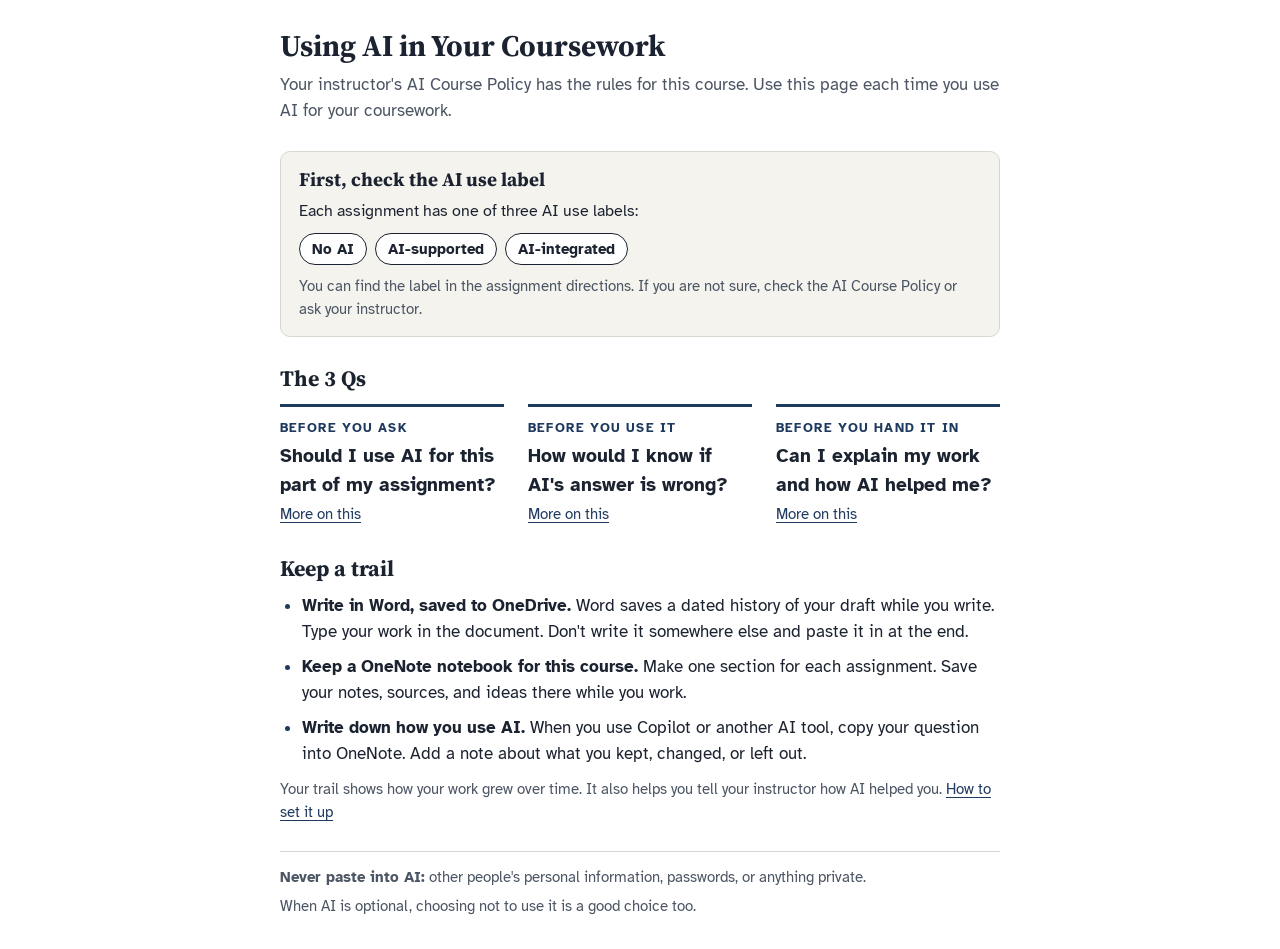
==== index.html @ 47af17a8 "Rename index (3).html to index.html" ====
<!doctype html>
<html lang="en">
<head>
<meta charset="utf-8">
<meta name="viewport" content="width=device-width, initial-scale=1">
<title>Using AI in Your Coursework</title>
<link rel="preconnect" href="https://fonts.googleapis.com">
<link rel="preconnect" href="https://fonts.gstatic.com" crossorigin>
<link href="https://fonts.googleapis.com/css2?family=Atkinson+Hyperlegible:ital,wght@0,400;0,700;1,400&family=Source+Serif+4:opsz,wght@8..60,700&display=swap" rel="stylesheet">
<style>
  :root {
    --ink: #1C2330;
    --muted: #4B5563;
    --accent: #1F3A5F;
    --line: #D8D6CE;
    --paper: #FFFFFF;
    --wash: #F4F3EE;
  }
  * { box-sizing: border-box; }
  body {
    margin: 0;
    background: var(--paper);
    color: var(--ink);
    font-family: 'Atkinson Hyperlegible', system-ui, -apple-system, 'Segoe UI', sans-serif;
    font-size: 17px;
    line-height: 1.5;
  }
  main { max-width: 760px; margin: 0 auto; padding: 28px 20px 32px; }
  h1, h2 { font-family: 'Source Serif 4', Georgia, serif; font-weight: 700; line-height: 1.2; margin: 0; }
  h1 { font-size: 30px; }
  h2 { font-size: 22px; margin-bottom: 12px; }
  p { margin: 0; }
  a { color: var(--accent); text-underline-offset: 3px; }
  a:hover, a:focus { color: #142842; }
  a:focus-visible { outline: 3px solid var(--accent); outline-offset: 2px; border-radius: 2px; }

  .intro { margin-top: 8px; color: var(--muted); }
  section { margin-top: 28px; }

  .label {
    background: var(--wash);
    border: 1px solid var(--line);
    border-radius: 10px;
    padding: 16px 18px;
  }
  .label h2 { font-size: 19px; margin-bottom: 8px; }
  .label ul { list-style: none; margin: 10px 0 10px; padding: 0; display: flex; flex-wrap: wrap; gap: 8px; }
  .label li { border: 1.5px solid var(--ink); border-radius: 999px; padding: 4px 12px; font-size: 15px; font-weight: 700; background: var(--paper); }
  .label p { font-size: 15px; color: var(--muted); }

  ol.qs { list-style: none; margin: 0; padding: 0; display: grid; gap: 14px; }
  ol.qs li { border-top: 3px solid var(--accent); padding-top: 12px; }
  .when { display: block; font-size: 13px; font-weight: 700; letter-spacing: 1.2px; text-transform: uppercase; color: var(--accent); margin-bottom: 4px; }
  .q { display: block; font-size: 19px; font-weight: 700; }
  .more { display: inline-block; margin-top: 4px; font-size: 15px; }

  ul.trail { margin: 0; padding-left: 22px; display: grid; gap: 10px; }
  ul.trail li::marker { color: var(--accent); }
  .why { margin-top: 12px; font-size: 15px; color: var(--muted); }

  footer { margin-top: 28px; padding-top: 14px; border-top: 1px solid var(--line); font-size: 15px; color: var(--muted); display: grid; gap: 6px; }

  @media (min-width: 640px) {
    ol.qs { grid-template-columns: repeat(3, minmax(0, 1fr)); gap: 24px; }
  }
</style>
</head>
<body>
<main>
  <h1>Using AI in Your Coursework</h1>
  <p class="intro">Your instructor's AI Course Policy has the rules for this course. Use this page each time you use AI for your coursework.</p>

  <section class="label" aria-labelledby="label-heading">
    <h2 id="label-heading">First, check the AI use label</h2>
    <p style="color: var(--ink); font-size: 16px;">Each assignment has one of three AI use labels:</p>
    <ul>
      <li>No AI</li>
      <li>AI-supported</li>
      <li>AI-integrated</li>
    </ul>
    <p>You can find the label in the assignment directions. If you are not sure, check the AI Course Policy or ask your instructor.</p>
  </section>

  <section aria-labelledby="qs-heading">
    <h2 id="qs-heading">The 3 Qs</h2>
    <ol class="qs">
      <li>
        <span class="when">Before you ask</span>
        <span class="q">Should I use AI for this part of my assignment?</span>
        <a class="more" href="before-you-ask.html" target="_blank" rel="noopener">More on this<span class="visually-hidden"> (opens in a new tab)</span></a>
      </li>
      <li>
        <span class="when">Before you use it</span>
        <span class="q">How would I know if AI's answer is wrong?</span>
        <a class="more" href="before-you-use-it.html" target="_blank" rel="noopener">More on this<span class="visually-hidden"> (opens in a new tab)</span></a>
      </li>
      <li>
        <span class="when">Before you hand it in</span>
        <span class="q">Can I explain my work and how AI helped me?</span>
        <a class="more" href="before-you-hand-it-in.html" target="_blank" rel="noopener">More on this<span class="visually-hidden"> (opens in a new tab)</span></a>
      </li>
    </ol>
  </section>

  <section aria-labelledby="trail-heading">
    <h2 id="trail-heading">Keep a trail</h2>
    <ul class="trail">
      <li><strong>Write in Word, saved to OneDrive.</strong> Word saves a dated history of your draft while you write. Type your work in the document. Don't write it somewhere else and paste it in at the end.</li>
      <li><strong>Keep a OneNote notebook for this course.</strong> Make one section for each assignment. Save your notes, sources, and ideas there while you work.</li>
      <li><strong>Write down how you use AI.</strong> When you use Copilot or another AI tool, copy your question into OneNote. Add a note about what you kept, changed, or left out.</li>
    </ul>
    <p class="why">Your trail shows how your work grew over time. It also helps you tell your instructor how AI helped you. <a href="keep-a-trail.html" target="_blank" rel="noopener">How to set it up<span class="visually-hidden"> (opens in a new tab)</span></a></p>
  </section>

  <footer>
    <p><strong>Never paste into AI:</strong> other people's personal information, passwords, or anything private.</p>
    <p>When AI is optional, choosing not to use it is a good choice too.</p>
  </footer>
</main>
<style>
  .visually-hidden { position: absolute; width: 1px; height: 1px; padding: 0; margin: -1px; overflow: hidden; clip: rect(0 0 0 0); white-space: nowrap; border: 0; }
</style>
</body>
</html>
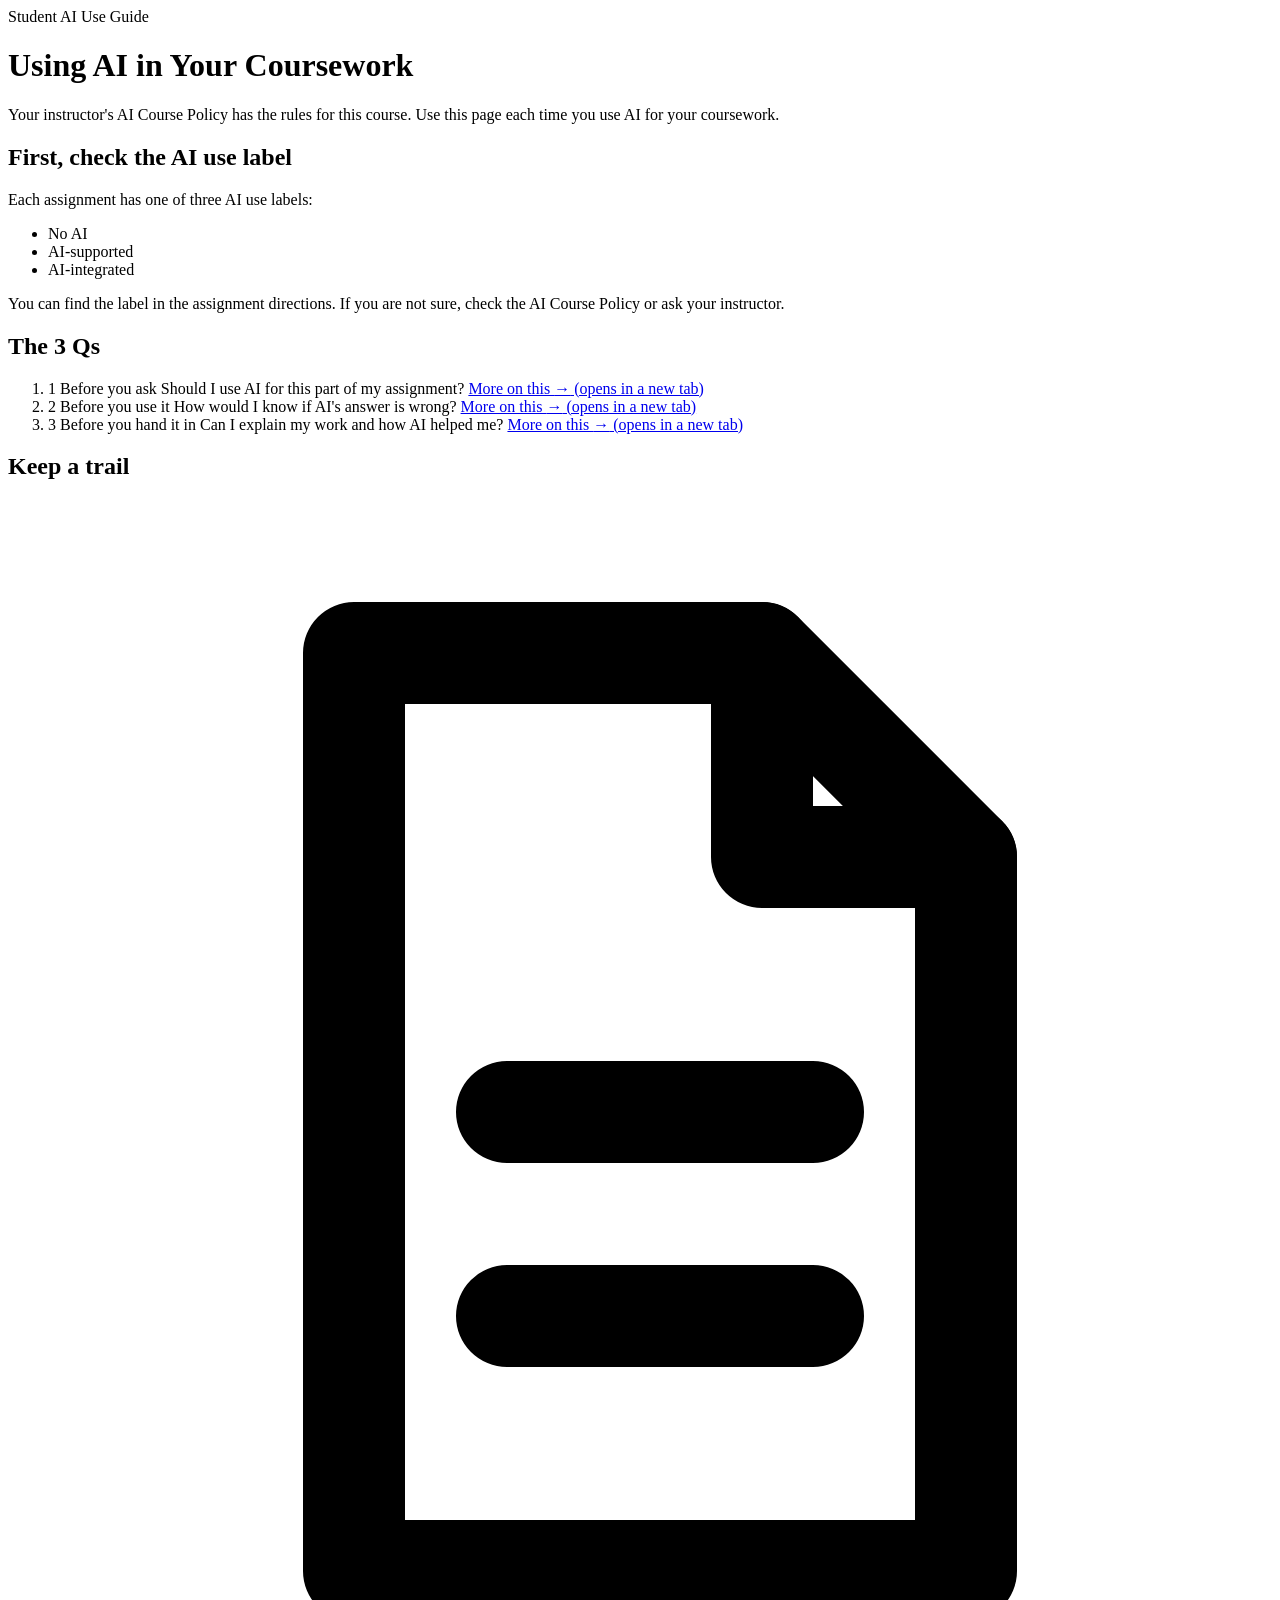
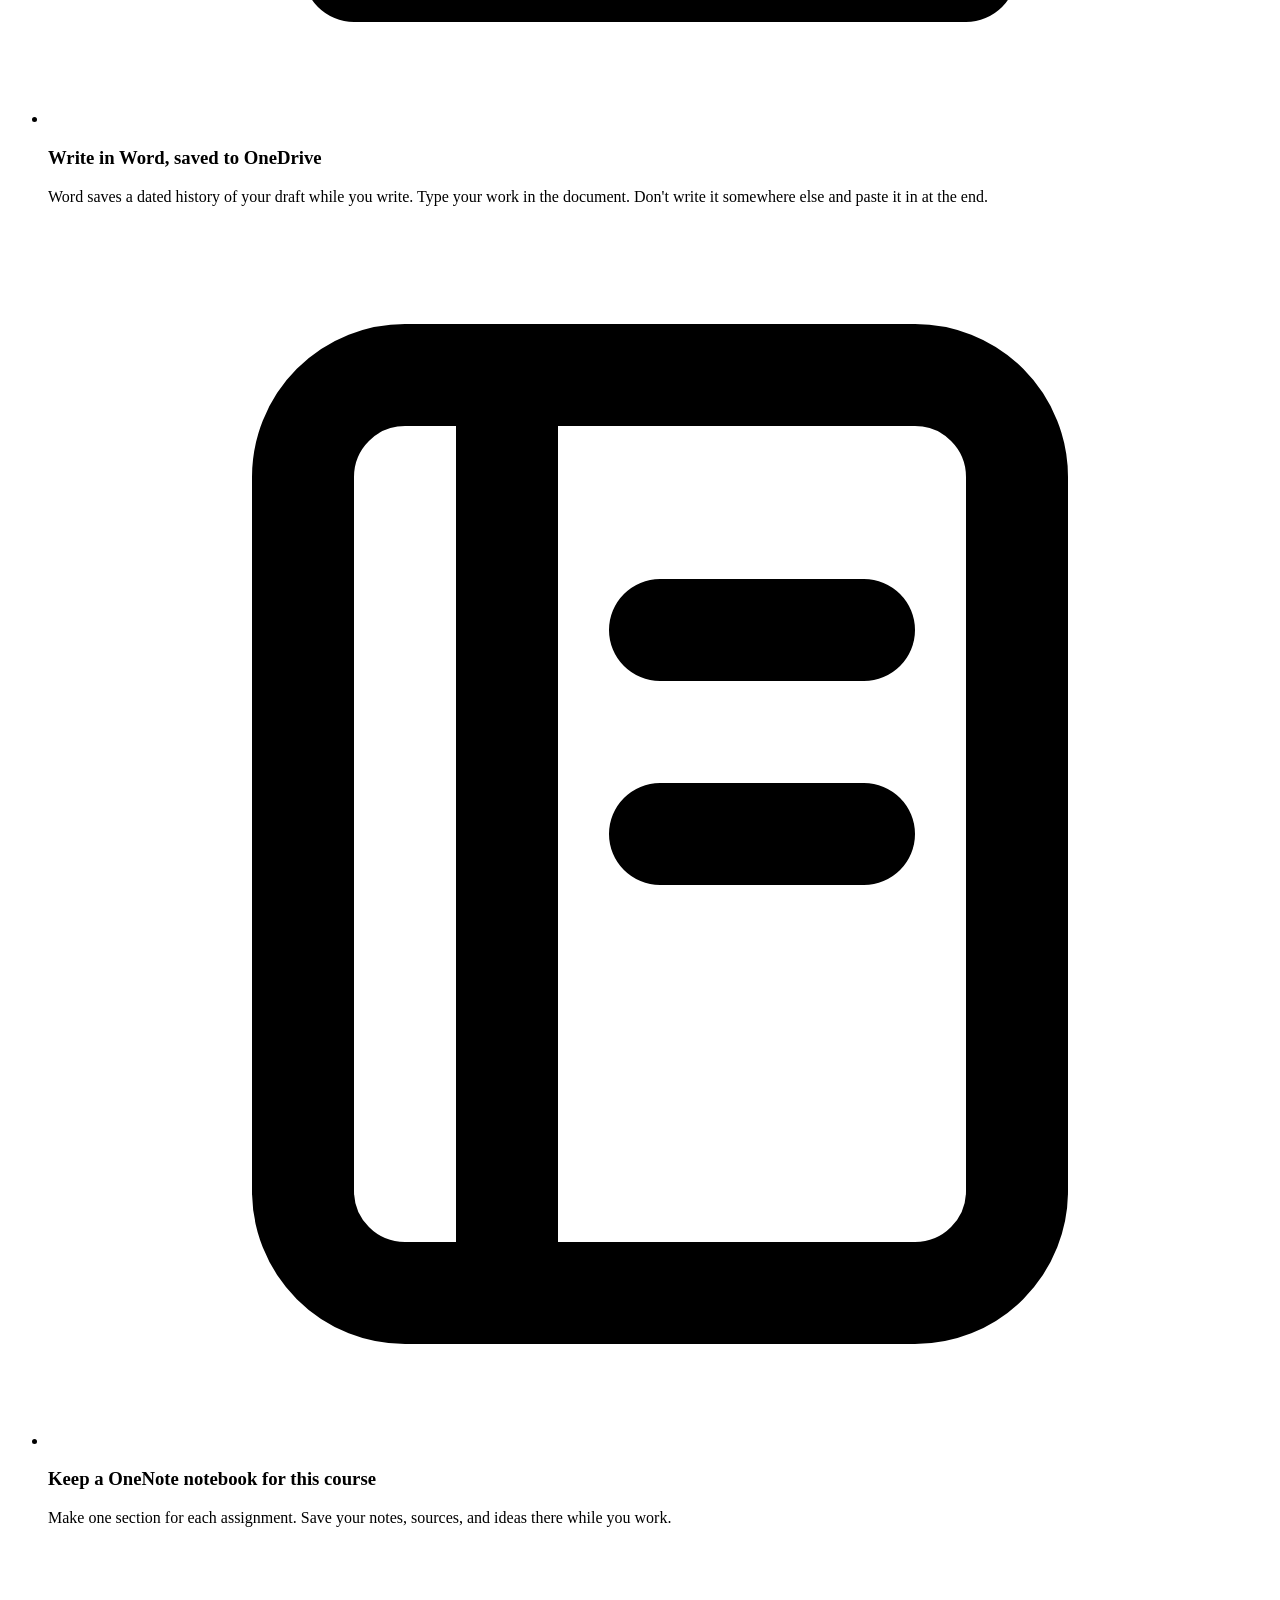
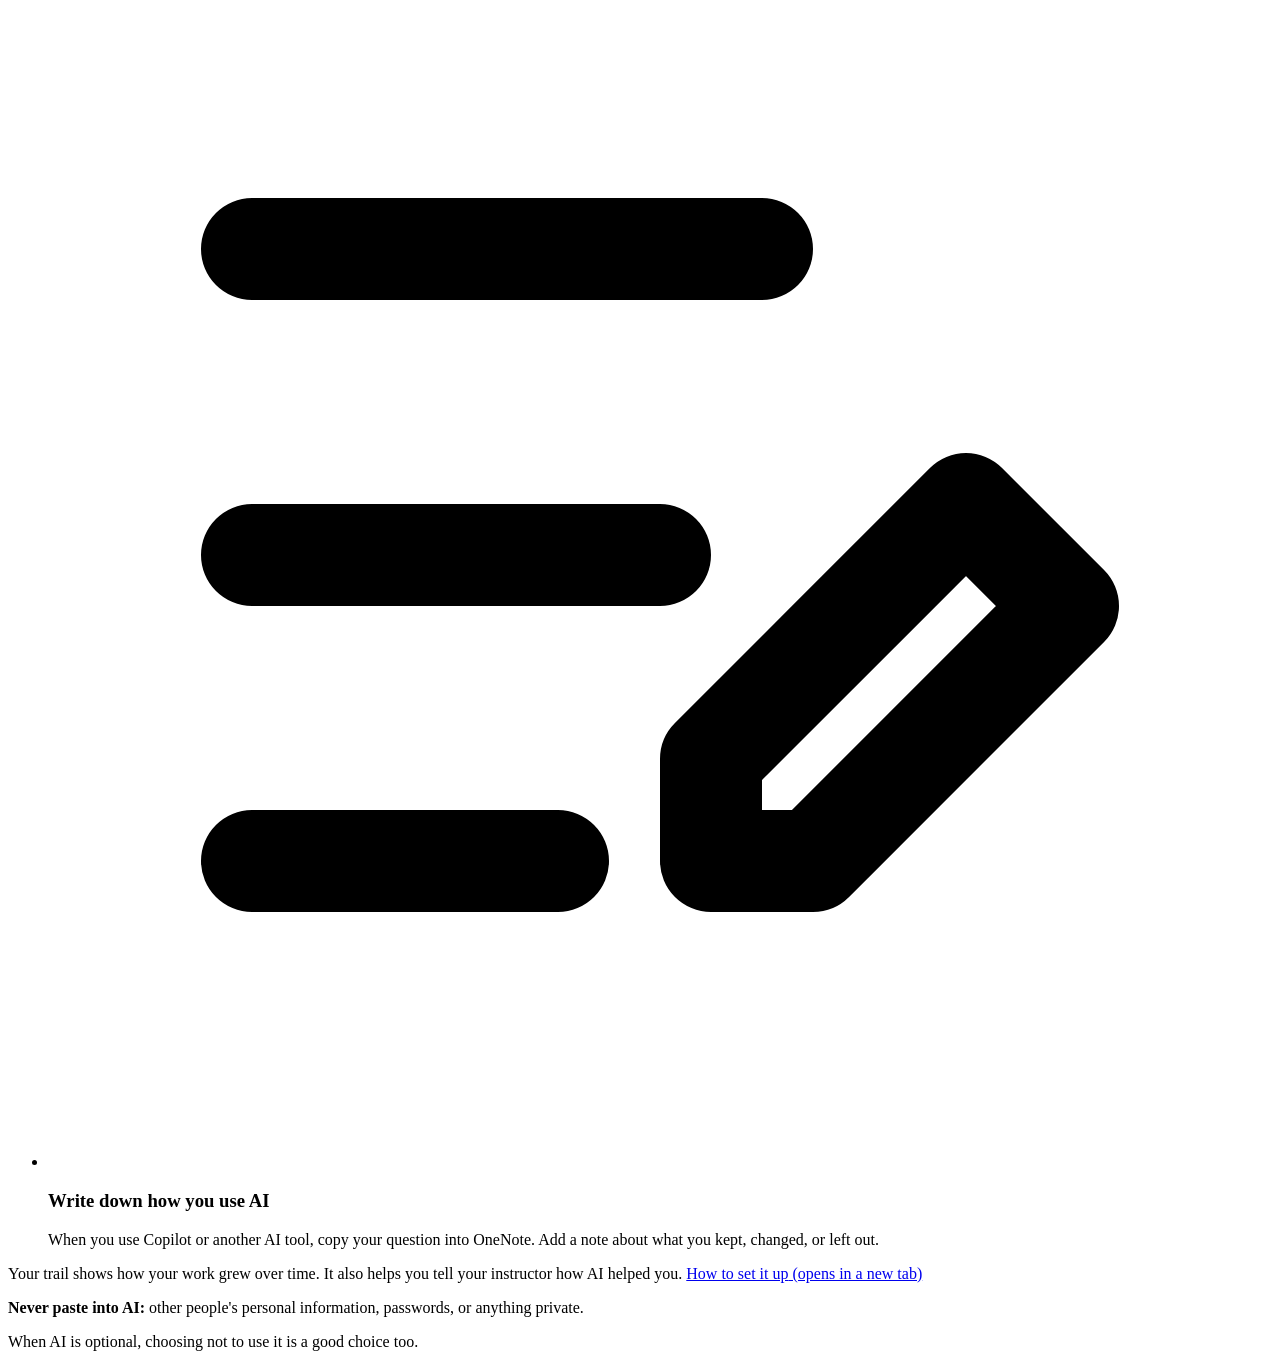
==== commit 958e4660: "Rename index (4).html to index.html" ====
--- a/index.html
+++ b/index.html
@@ -4,121 +4,100 @@
 <meta charset="utf-8">
 <meta name="viewport" content="width=device-width, initial-scale=1">
 <title>Using AI in Your Coursework</title>
-<link rel="preconnect" href="https://fonts.googleapis.com">
-<link rel="preconnect" href="https://fonts.gstatic.com" crossorigin>
-<link href="https://fonts.googleapis.com/css2?family=Atkinson+Hyperlegible:ital,wght@0,400;0,700;1,400&family=Source+Serif+4:opsz,wght@8..60,700&display=swap" rel="stylesheet">
-<style>
-  :root {
-    --ink: #1C2330;
-    --muted: #4B5563;
-    --accent: #1F3A5F;
-    --line: #D8D6CE;
-    --paper: #FFFFFF;
-    --wash: #F4F3EE;
-  }
-  * { box-sizing: border-box; }
-  body {
-    margin: 0;
-    background: var(--paper);
-    color: var(--ink);
-    font-family: 'Atkinson Hyperlegible', system-ui, -apple-system, 'Segoe UI', sans-serif;
-    font-size: 17px;
-    line-height: 1.5;
-  }
-  main { max-width: 760px; margin: 0 auto; padding: 28px 20px 32px; }
-  h1, h2 { font-family: 'Source Serif 4', Georgia, serif; font-weight: 700; line-height: 1.2; margin: 0; }
-  h1 { font-size: 30px; }
-  h2 { font-size: 22px; margin-bottom: 12px; }
-  p { margin: 0; }
-  a { color: var(--accent); text-underline-offset: 3px; }
-  a:hover, a:focus { color: #142842; }
-  a:focus-visible { outline: 3px solid var(--accent); outline-offset: 2px; border-radius: 2px; }
-
-  .intro { margin-top: 8px; color: var(--muted); }
-  section { margin-top: 28px; }
-
-  .label {
-    background: var(--wash);
-    border: 1px solid var(--line);
-    border-radius: 10px;
-    padding: 16px 18px;
-  }
-  .label h2 { font-size: 19px; margin-bottom: 8px; }
-  .label ul { list-style: none; margin: 10px 0 10px; padding: 0; display: flex; flex-wrap: wrap; gap: 8px; }
-  .label li { border: 1.5px solid var(--ink); border-radius: 999px; padding: 4px 12px; font-size: 15px; font-weight: 700; background: var(--paper); }
-  .label p { font-size: 15px; color: var(--muted); }
-
-  ol.qs { list-style: none; margin: 0; padding: 0; display: grid; gap: 14px; }
-  ol.qs li { border-top: 3px solid var(--accent); padding-top: 12px; }
-  .when { display: block; font-size: 13px; font-weight: 700; letter-spacing: 1.2px; text-transform: uppercase; color: var(--accent); margin-bottom: 4px; }
-  .q { display: block; font-size: 19px; font-weight: 700; }
-  .more { display: inline-block; margin-top: 4px; font-size: 15px; }
-
-  ul.trail { margin: 0; padding-left: 22px; display: grid; gap: 10px; }
-  ul.trail li::marker { color: var(--accent); }
-  .why { margin-top: 12px; font-size: 15px; color: var(--muted); }
-
-  footer { margin-top: 28px; padding-top: 14px; border-top: 1px solid var(--line); font-size: 15px; color: var(--muted); display: grid; gap: 6px; }
-
-  @media (min-width: 640px) {
-    ol.qs { grid-template-columns: repeat(3, minmax(0, 1fr)); gap: 24px; }
-  }
-</style>
+<link rel="stylesheet" href="css/styles.css">
 </head>
 <body>
+
+<header class="band band-top intro-band">
+  <div class="shell">
+    <span class="eyebrow">Student AI Use Guide</span>
+    <h1>Using AI in Your Coursework</h1>
+    <div class="gold-rule" aria-hidden="true"></div>
+    <p>Your instructor's AI Course Policy has the rules for this course. Use this page each time you use AI for your coursework.</p>
+  </div>
+</header>
+
 <main>
-  <h1>Using AI in Your Coursework</h1>
-  <p class="intro">Your instructor's AI Course Policy has the rules for this course. Use this page each time you use AI for your coursework.</p>
+  <div class="shell">
 
-  <section class="label" aria-labelledby="label-heading">
-    <h2 id="label-heading">First, check the AI use label</h2>
-    <p style="color: var(--ink); font-size: 16px;">Each assignment has one of three AI use labels:</p>
-    <ul>
-      <li>No AI</li>
-      <li>AI-supported</li>
-      <li>AI-integrated</li>
-    </ul>
-    <p>You can find the label in the assignment directions. If you are not sure, check the AI Course Policy or ask your instructor.</p>
-  </section>
+    <section class="label-panel" aria-labelledby="label-heading">
+      <h2 id="label-heading">First, check the AI use label</h2>
+      <p style="color: var(--ink);">Each assignment has one of three AI use labels:</p>
+      <ul class="label-chips">
+        <li>No AI</li>
+        <li>AI-supported</li>
+        <li>AI-integrated</li>
+      </ul>
+      <p>You can find the label in the assignment directions. If you are not sure, check the AI Course Policy or ask your instructor.</p>
+    </section>
 
-  <section aria-labelledby="qs-heading">
-    <h2 id="qs-heading">The 3 Qs</h2>
-    <ol class="qs">
-      <li>
-        <span class="when">Before you ask</span>
-        <span class="q">Should I use AI for this part of my assignment?</span>
-        <a class="more" href="before-you-ask.html" target="_blank" rel="noopener">More on this<span class="visually-hidden"> (opens in a new tab)</span></a>
-      </li>
-      <li>
-        <span class="when">Before you use it</span>
-        <span class="q">How would I know if AI's answer is wrong?</span>
-        <a class="more" href="before-you-use-it.html" target="_blank" rel="noopener">More on this<span class="visually-hidden"> (opens in a new tab)</span></a>
-      </li>
-      <li>
-        <span class="when">Before you hand it in</span>
-        <span class="q">Can I explain my work and how AI helped me?</span>
-        <a class="more" href="before-you-hand-it-in.html" target="_blank" rel="noopener">More on this<span class="visually-hidden"> (opens in a new tab)</span></a>
-      </li>
-    </ol>
-  </section>
+    <section aria-labelledby="qs-heading">
+      <h2 id="qs-heading">The 3 Qs</h2>
+      <ol class="q-grid">
+        <li class="q-card">
+          <span class="q-num" aria-hidden="true">1</span>
+          <span class="q-when">Before you ask</span>
+          <span class="q-text">Should I use AI for this part of my assignment?</span>
+          <a class="q-more" href="before-you-ask.html" target="_blank" rel="noopener">More on this <span aria-hidden="true">&rarr;</span><span class="visually-hidden"> (opens in a new tab)</span></a>
+        </li>
+        <li class="q-card">
+          <span class="q-num gold" aria-hidden="true">2</span>
+          <span class="q-when">Before you use it</span>
+          <span class="q-text">How would I know if AI's answer is wrong?</span>
+          <a class="q-more" href="before-you-use-it.html" target="_blank" rel="noopener">More on this <span aria-hidden="true">&rarr;</span><span class="visually-hidden"> (opens in a new tab)</span></a>
+        </li>
+        <li class="q-card">
+          <span class="q-num" aria-hidden="true">3</span>
+          <span class="q-when">Before you hand it in</span>
+          <span class="q-text">Can I explain my work and how AI helped me?</span>
+          <a class="q-more" href="before-you-hand-it-in.html" target="_blank" rel="noopener">More on this <span aria-hidden="true">&rarr;</span><span class="visually-hidden"> (opens in a new tab)</span></a>
+        </li>
+      </ol>
+    </section>
 
-  <section aria-labelledby="trail-heading">
-    <h2 id="trail-heading">Keep a trail</h2>
-    <ul class="trail">
-      <li><strong>Write in Word, saved to OneDrive.</strong> Word saves a dated history of your draft while you write. Type your work in the document. Don't write it somewhere else and paste it in at the end.</li>
-      <li><strong>Keep a OneNote notebook for this course.</strong> Make one section for each assignment. Save your notes, sources, and ideas there while you work.</li>
-      <li><strong>Write down how you use AI.</strong> When you use Copilot or another AI tool, copy your question into OneNote. Add a note about what you kept, changed, or left out.</li>
-    </ul>
-    <p class="why">Your trail shows how your work grew over time. It also helps you tell your instructor how AI helped you. <a href="keep-a-trail.html" target="_blank" rel="noopener">How to set it up<span class="visually-hidden"> (opens in a new tab)</span></a></p>
-  </section>
+    <section aria-labelledby="trail-heading">
+      <h2 id="trail-heading">Keep a trail</h2>
+      <ul class="trail-grid">
+        <li class="trail-item">
+          <span class="trail-icon" aria-hidden="true">
+            <svg viewBox="0 0 24 24" fill="none" stroke="currentColor" stroke-width="2" stroke-linecap="round" stroke-linejoin="round"><path d="M6 3h8l4 4v14H6z"/><path d="M14 3v4h4"/><path d="M9 12h6M9 16h6"/></svg>
+          </span>
+          <div>
+            <h3>Write in Word, saved to OneDrive</h3>
+            <p>Word saves a dated history of your draft while you write. Type your work in the document. Don't write it somewhere else and paste it in at the end.</p>
+          </div>
+        </li>
+        <li class="trail-item">
+          <span class="trail-icon" aria-hidden="true">
+            <svg viewBox="0 0 24 24" fill="none" stroke="currentColor" stroke-width="2" stroke-linecap="round" stroke-linejoin="round"><rect x="5" y="3" width="14" height="18" rx="2"/><path d="M9 3v18"/><path d="M12 8h4M12 12h4"/></svg>
+          </span>
+          <div>
+            <h3>Keep a OneNote notebook for this course</h3>
+            <p>Make one section for each assignment. Save your notes, sources, and ideas there while you work.</p>
+          </div>
+        </li>
+        <li class="trail-item">
+          <span class="trail-icon" aria-hidden="true">
+            <svg viewBox="0 0 24 24" fill="none" stroke="currentColor" stroke-width="2" stroke-linecap="round" stroke-linejoin="round"><path d="M4 6h10M4 12h8M4 18h6"/><path d="M15 18l5-5-2-2-5 5v2z"/></svg>
+          </span>
+          <div>
+            <h3>Write down how you use AI</h3>
+            <p>When you use Copilot or another AI tool, copy your question into OneNote. Add a note about what you kept, changed, or left out.</p>
+          </div>
+        </li>
+      </ul>
+      <p class="note">Your trail shows how your work grew over time. It also helps you tell your instructor how AI helped you. <a href="keep-a-trail.html" target="_blank" rel="noopener">How to set it up<span class="visually-hidden"> (opens in a new tab)</span></a></p>
+    </section>
 
-  <footer>
+  </div>
+</main>
+
+<footer class="band band-bottom">
+  <div class="shell">
     <p><strong>Never paste into AI:</strong> other people's personal information, passwords, or anything private.</p>
     <p>When AI is optional, choosing not to use it is a good choice too.</p>
-  </footer>
-</main>
-<style>
-  .visually-hidden { position: absolute; width: 1px; height: 1px; padding: 0; margin: -1px; overflow: hidden; clip: rect(0 0 0 0); white-space: nowrap; border: 0; }
-</style>
+  </div>
+</footer>
+
 </body>
 </html>
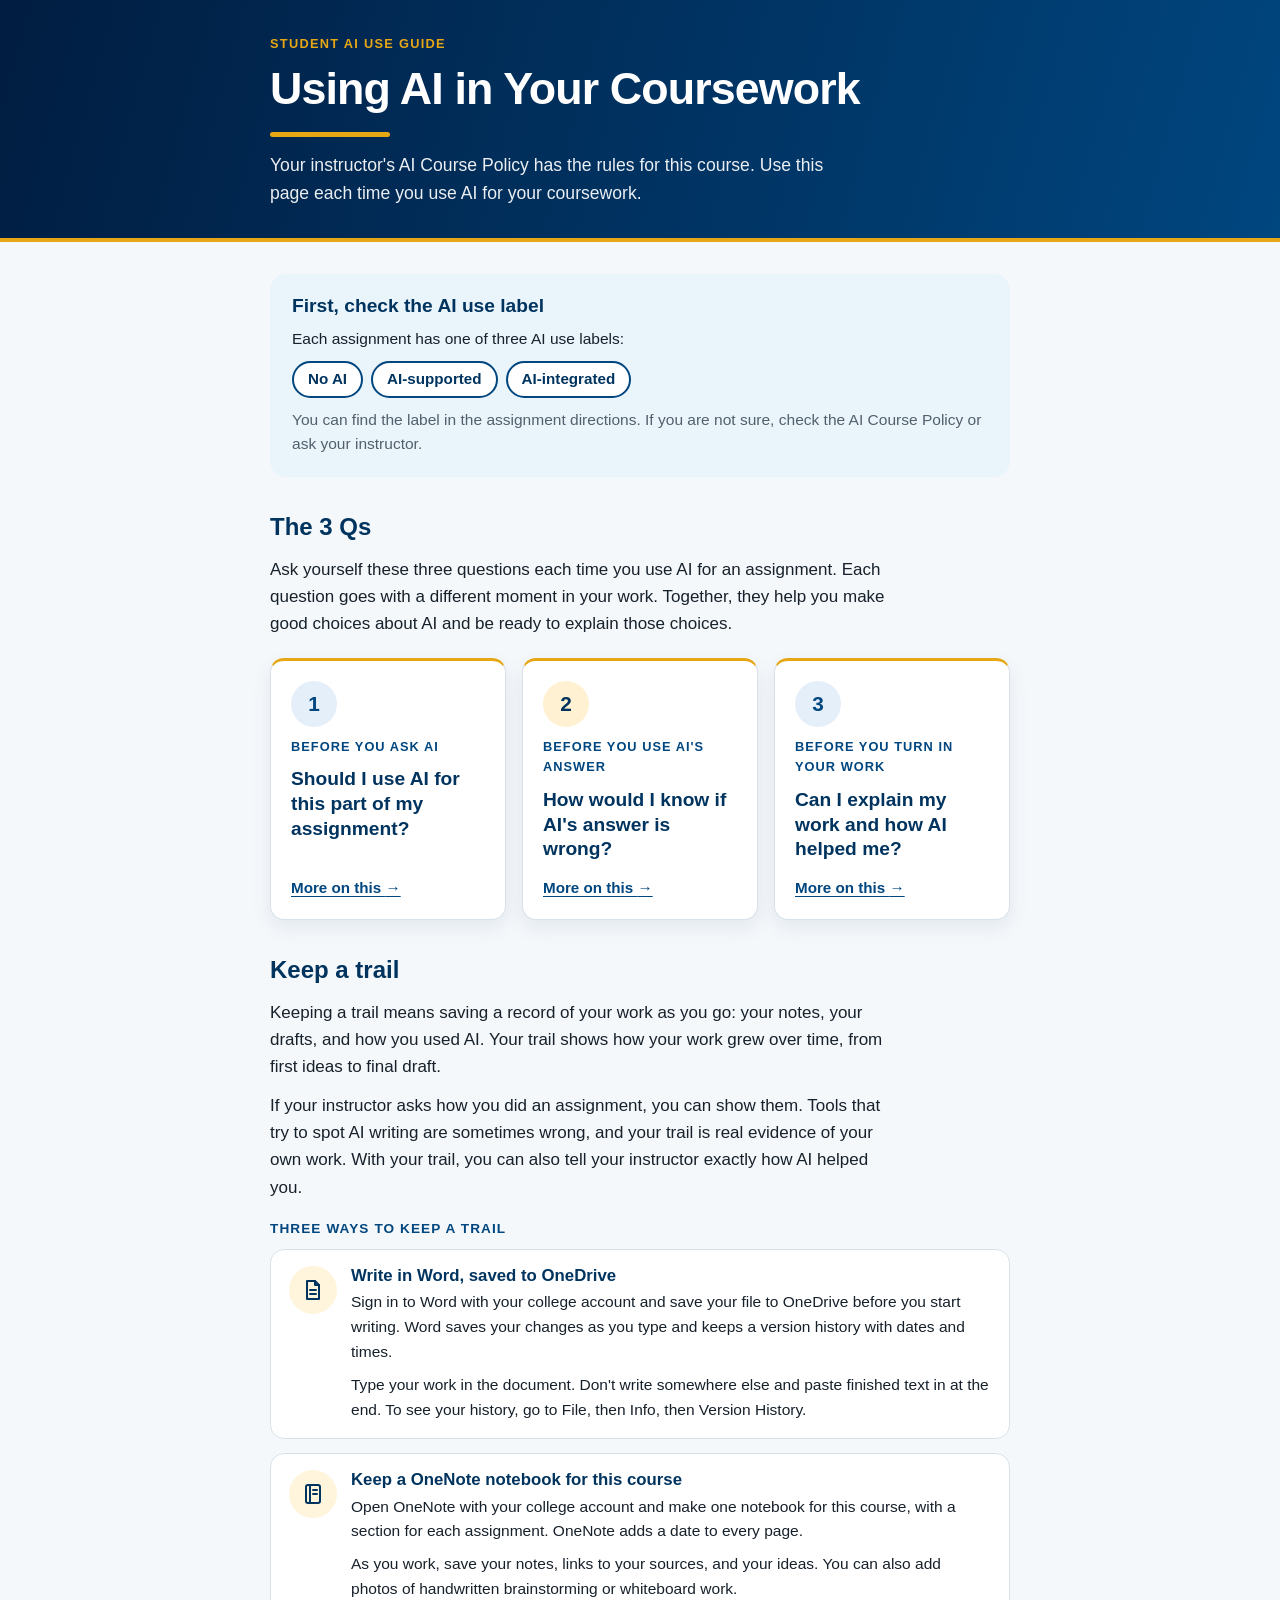
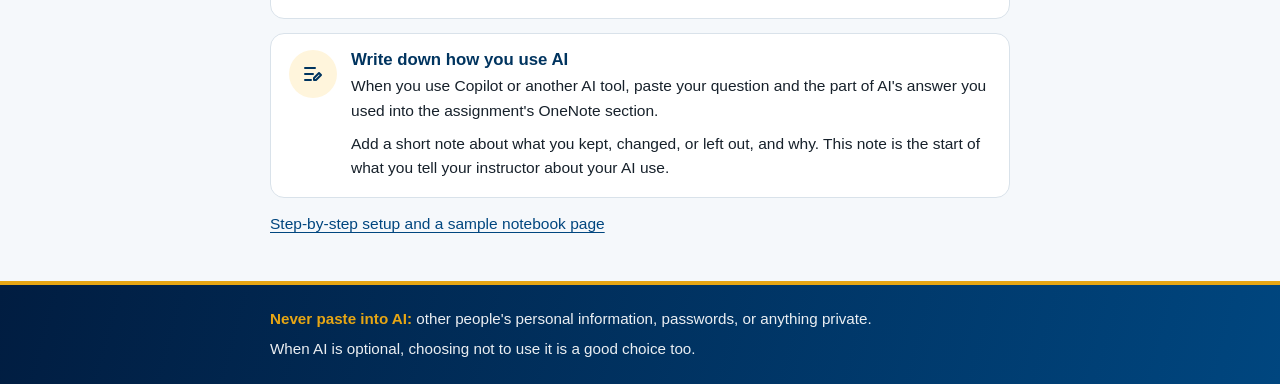
==== commit ad0edb17: "Add files via upload" ====
--- a/index.html
+++ b/index.html
@@ -4,7 +4,7 @@
 <meta charset="utf-8">
 <meta name="viewport" content="width=device-width, initial-scale=1">
 <title>Using AI in Your Coursework</title>
-<link rel="stylesheet" href="css/styles.css">
+<link rel="stylesheet" href="css/styles.css?v=2">
 </head>
 <body>
 
@@ -33,22 +33,23 @@
 
     <section aria-labelledby="qs-heading">
       <h2 id="qs-heading">The 3 Qs</h2>
+      <p class="section-intro">Ask yourself these three questions each time you use AI for an assignment. Each question goes with a different moment in your work. Together, they help you make good choices about AI and be ready to explain those choices.</p>
       <ol class="q-grid">
         <li class="q-card">
           <span class="q-num" aria-hidden="true">1</span>
-          <span class="q-when">Before you ask</span>
+          <span class="q-when">Before you ask AI</span>
           <span class="q-text">Should I use AI for this part of my assignment?</span>
           <a class="q-more" href="before-you-ask.html" target="_blank" rel="noopener">More on this <span aria-hidden="true">&rarr;</span><span class="visually-hidden"> (opens in a new tab)</span></a>
         </li>
         <li class="q-card">
           <span class="q-num gold" aria-hidden="true">2</span>
-          <span class="q-when">Before you use it</span>
+          <span class="q-when">Before you use AI's answer</span>
           <span class="q-text">How would I know if AI's answer is wrong?</span>
           <a class="q-more" href="before-you-use-it.html" target="_blank" rel="noopener">More on this <span aria-hidden="true">&rarr;</span><span class="visually-hidden"> (opens in a new tab)</span></a>
         </li>
         <li class="q-card">
           <span class="q-num" aria-hidden="true">3</span>
-          <span class="q-when">Before you hand it in</span>
+          <span class="q-when">Before you turn in your work</span>
           <span class="q-text">Can I explain my work and how AI helped me?</span>
           <a class="q-more" href="before-you-hand-it-in.html" target="_blank" rel="noopener">More on this <span aria-hidden="true">&rarr;</span><span class="visually-hidden"> (opens in a new tab)</span></a>
         </li>
@@ -57,6 +58,11 @@
 
     <section aria-labelledby="trail-heading">
       <h2 id="trail-heading">Keep a trail</h2>
+      <div class="section-intro">
+        <p>Keeping a trail means saving a record of your work as you go: your notes, your drafts, and how you used AI. Your trail shows how your work grew over time, from first ideas to final draft.</p>
+        <p>If your instructor asks how you did an assignment, you can show them. Tools that try to spot AI writing are sometimes wrong, and your trail is real evidence of your own work. With your trail, you can also tell your instructor exactly how AI helped you.</p>
+      </div>
+      <h3 class="subhead">Three ways to keep a trail</h3>
       <ul class="trail-grid">
         <li class="trail-item">
           <span class="trail-icon" aria-hidden="true">
@@ -64,7 +70,8 @@
           </span>
           <div>
             <h3>Write in Word, saved to OneDrive</h3>
-            <p>Word saves a dated history of your draft while you write. Type your work in the document. Don't write it somewhere else and paste it in at the end.</p>
+            <p>Sign in to Word with your college account and save your file to OneDrive before you start writing. Word saves your changes as you type and keeps a version history with dates and times.</p>
+            <p>Type your work in the document. Don't write somewhere else and paste finished text in at the end. To see your history, go to File, then Info, then Version History.</p>
           </div>
         </li>
         <li class="trail-item">
@@ -73,7 +80,8 @@
           </span>
           <div>
             <h3>Keep a OneNote notebook for this course</h3>
-            <p>Make one section for each assignment. Save your notes, sources, and ideas there while you work.</p>
+            <p>Open OneNote with your college account and make one notebook for this course, with a section for each assignment. OneNote adds a date to every page.</p>
+            <p>As you work, save your notes, links to your sources, and your ideas. You can also add photos of handwritten brainstorming or whiteboard work.</p>
           </div>
         </li>
         <li class="trail-item">
@@ -82,11 +90,12 @@
           </span>
           <div>
             <h3>Write down how you use AI</h3>
-            <p>When you use Copilot or another AI tool, copy your question into OneNote. Add a note about what you kept, changed, or left out.</p>
+            <p>When you use Copilot or another AI tool, paste your question and the part of AI's answer you used into the assignment's OneNote section.</p>
+            <p>Add a short note about what you kept, changed, or left out, and why. This note is the start of what you tell your instructor about your AI use.</p>
           </div>
         </li>
       </ul>
-      <p class="note">Your trail shows how your work grew over time. It also helps you tell your instructor how AI helped you. <a href="keep-a-trail.html" target="_blank" rel="noopener">How to set it up<span class="visually-hidden"> (opens in a new tab)</span></a></p>
+      <p class="note"><a href="keep-a-trail.html" target="_blank" rel="noopener">Step-by-step setup and a sample notebook page<span class="visually-hidden"> (opens in a new tab)</span></a></p>
     </section>
 
   </div>
--- a/css/styles.css
+++ b/css/styles.css
@@ -0,0 +1,230 @@
+/* =========================================================
+   Student AI Use Guide
+   Shared site styles. Tokens match the AI Literacy Faculty
+   Playbook (css/styles.css in AI-literacy-guidebook-4264).
+   Gold is used on navy or as rules and borders only, never
+   as text on white.
+   ========================================================= */
+
+:root {
+  --octc-blue: #00467f;
+  --octc-blue-dark: #00345f;
+  --octc-navy: #011d41;
+  --octc-blue-soft: #eaf4fb;
+  --octc-gold: #e7a614;
+  --octc-gold-soft: #fff5dc;
+
+  --ink: #17212b;
+  --muted: #52606d;
+  --surface: #ffffff;
+  --surface-alt: #f5f8fb;
+  --border: #d9e2ea;
+
+  --radius: 16px;
+  --reading: 780px;
+  --font: Aptos, Calibri, "Segoe UI", Arial, sans-serif;
+}
+
+* { box-sizing: border-box; }
+
+html { scroll-behavior: smooth; }
+
+body {
+  margin: 0;
+  background: var(--surface-alt);
+  color: var(--ink);
+  font-family: var(--font);
+  font-size: 17px;
+  line-height: 1.6;
+}
+
+h1, h2, h3 { color: var(--octc-blue-dark); line-height: 1.2; text-wrap: balance; margin: 0; }
+p { margin: 0; }
+img, svg { max-width: 100%; }
+
+a { color: var(--octc-blue); text-underline-offset: 3px; }
+a:hover { color: var(--octc-blue-dark); }
+a:focus-visible,
+button:focus-visible { outline: 3px solid var(--octc-gold); outline-offset: 3px; border-radius: 4px; }
+
+.visually-hidden {
+  position: absolute !important; width: 1px !important; height: 1px !important;
+  padding: 0 !important; margin: -1px !important; overflow: hidden !important;
+  clip: rect(0, 0, 0, 0) !important; white-space: nowrap !important; border: 0 !important;
+}
+
+.skip { position: absolute; left: -9999px; }
+.skip:focus { left: 16px; top: 12px; z-index: 10; background: #fff; padding: 8px 12px; }
+
+.shell { max-width: var(--reading); margin: 0 auto; padding-inline: 20px; }
+
+/* ---------- Brand band: header and footer ---------- */
+
+.band {
+  background: linear-gradient(105deg, var(--octc-navy), var(--octc-blue));
+  color: #fff;
+}
+.band-top { border-bottom: 4px solid var(--octc-gold); }
+.band-bottom { border-top: 4px solid var(--octc-gold); }
+
+.site-bar {
+  display: flex; flex-wrap: wrap; align-items: center; justify-content: space-between;
+  gap: 8px 20px; padding-block: 14px;
+}
+.site-name {
+  color: #fff; text-decoration: none; font-weight: 800; font-size: 1.05rem;
+  display: inline-flex; align-items: center; gap: 10px;
+}
+.site-name::before { content: "\25C6"; color: var(--octc-gold); font-size: 0.8rem; }
+.site-name:hover { color: #fff; }
+
+.site-links { display: flex; flex-wrap: wrap; gap: 2px; list-style: none; margin: 0; padding: 0; }
+.site-links a {
+  position: relative; display: inline-block; min-height: 44px; padding: 10px 11px;
+  color: #fff; text-decoration: none; font-size: 0.92rem; font-weight: 700; border-radius: 8px;
+}
+.site-links a:hover { color: #fff; background: rgba(255, 255, 255, 0.1); }
+.site-links a::after {
+  content: ""; position: absolute; left: 11px; right: 11px; bottom: 6px;
+  height: 3px; border-radius: 3px; background: transparent;
+}
+.site-links a[aria-current="page"]::after { background: var(--octc-gold); }
+
+/* Home page intro band */
+.intro-band { padding-block: 34px 30px; }
+.eyebrow {
+  display: block; margin-bottom: 8px;
+  font-size: 0.8rem; font-weight: 800; letter-spacing: 0.1em; text-transform: uppercase;
+}
+.band .eyebrow { color: var(--octc-gold); }
+.intro-band h1 { color: #fff; font-size: clamp(2rem, 6vw, 2.8rem); letter-spacing: -0.02em; }
+.gold-rule { width: 120px; height: 5px; margin: 16px 0 14px; border-radius: 5px; background: var(--octc-gold); }
+.intro-band p { color: rgba(255, 255, 255, 0.92); font-size: 1.1rem; max-width: 60ch; }
+
+footer.band { padding-block: 22px; font-size: 0.95rem; }
+footer.band .shell { display: grid; gap: 6px; }
+footer.band p { color: rgba(255, 255, 255, 0.92); }
+footer.band a { color: #fff; }
+footer.band strong { color: var(--octc-gold); }
+
+/* ---------- Main content ---------- */
+
+main { padding-block: 32px 44px; }
+main > .shell { display: grid; gap: 36px; }
+
+section h2 { font-size: 1.5rem; margin-bottom: 14px; }
+section p + p { margin-top: 12px; }
+
+.section-intro { max-width: 65ch; margin-bottom: 20px; }
+.subhead {
+  margin: 4px 0 12px; color: var(--octc-blue);
+  font-size: 0.85rem; font-weight: 800; letter-spacing: 0.08em; text-transform: uppercase;
+}
+.trail-item p + p { margin-top: 8px; }
+
+/* AI use label panel */
+.label-panel {
+  background: var(--octc-blue-soft);
+  border-radius: var(--radius);
+  padding: 20px 22px;
+  display: grid; gap: 10px;
+}
+.label-panel h2 { font-size: 1.2rem; margin: 0; }
+.label-chips { display: flex; flex-wrap: wrap; gap: 8px; list-style: none; margin: 0; padding: 0; }
+.label-chips li {
+  background: #fff; border: 2px solid var(--octc-blue); border-radius: 999px;
+  padding: 4px 14px; color: var(--octc-blue-dark); font-weight: 800; font-size: 0.95rem;
+}
+.label-panel p { color: var(--muted); font-size: 0.97rem; }
+
+/* The 3 Qs cards */
+.q-grid { list-style: none; margin: 0; padding: 0; display: grid; gap: 16px; }
+.q-card {
+  background: #fff; border: 1px solid var(--border); border-top: 3px solid var(--octc-gold);
+  border-radius: 14px; padding: 20px 20px 18px;
+  box-shadow: 0 8px 20px rgba(0, 52, 95, 0.08);
+  display: flex; flex-direction: column; gap: 10px;
+}
+.q-num {
+  width: 46px; height: 46px; border-radius: 50%;
+  display: grid; place-items: center;
+  font-size: 1.3rem; font-weight: 800;
+  background: #e4eff9; color: var(--octc-blue);
+}
+.q-num.gold { background: #fff1d1; color: var(--octc-blue-dark); }
+.q-when { color: var(--octc-blue); font-size: 0.8rem; font-weight: 800; letter-spacing: 0.08em; text-transform: uppercase; }
+.q-text { color: var(--octc-blue-dark); font-size: 1.2rem; font-weight: 800; line-height: 1.3; }
+.q-more { margin-top: auto; padding-top: 4px; font-weight: 700; font-size: 0.95rem; }
+
+/* Keep a trail */
+.trail-grid { list-style: none; margin: 0; padding: 0; display: grid; gap: 14px; }
+.trail-item {
+  display: grid; grid-template-columns: 48px 1fr; gap: 14px; align-items: start;
+  background: #fff; border: 1px solid var(--border); border-radius: 14px; padding: 16px 18px;
+}
+.trail-icon {
+  width: 48px; height: 48px; border-radius: 50%; display: grid; place-items: center;
+  background: var(--octc-gold-soft); color: var(--octc-blue-dark);
+}
+.trail-icon svg { width: 24px; height: 24px; }
+.trail-item h3 { font-size: 1.05rem; margin-bottom: 4px; }
+.trail-item p { font-size: 0.97rem; }
+.note { color: var(--muted); font-size: 0.97rem; margin-top: 14px; }
+
+/* ---------- Moment pages ---------- */
+
+.page-head { display: grid; gap: 10px; }
+.page-head .moment-line { display: flex; align-items: center; gap: 12px; }
+.page-head .q-num { width: 42px; height: 42px; font-size: 1.15rem; }
+.page-head .q-when { font-size: 0.85rem; }
+.page-head h1 { font-size: clamp(1.9rem, 5.5vw, 2.6rem); letter-spacing: -0.02em; }
+.page-head .gold-rule { margin: 4px 0 2px; }
+.lede { font-size: 1.15rem; color: var(--muted); max-width: 60ch; }
+
+ul.plain { margin: 12px 0 0; padding-left: 22px; display: grid; gap: 6px; }
+ul.plain li::marker { color: var(--octc-blue); }
+
+.check-grid { list-style: none; margin: 0; padding: 0; display: grid; gap: 14px; }
+.check-card {
+  background: #fff; border: 1px solid var(--border); border-radius: 14px; padding: 18px 20px;
+  display: grid; gap: 6px;
+}
+.check-card h3 { font-size: 1.1rem; display: flex; align-items: center; gap: 10px; }
+.check-card h3::before { content: "\25C6"; color: var(--octc-gold); font-size: 0.75rem; }
+.check-card .caution {
+  margin-top: 6px; padding: 10px 12px; border-radius: 10px;
+  background: var(--octc-gold-soft); font-size: 0.95rem;
+}
+
+.soft-panel {
+  background: var(--octc-blue-soft); border-radius: var(--radius); padding: 20px 22px;
+  display: grid; gap: 12px;
+}
+
+.example-grid { display: grid; gap: 16px; }
+.example-card {
+  background: #fff; border: 1px solid var(--border); border-top: 3px solid var(--octc-gold);
+  border-radius: 14px; padding: 18px 20px; display: grid; gap: 8px;
+}
+.example-card h3 { font-size: 1.05rem; }
+
+.pager { display: flex; flex-wrap: wrap; justify-content: space-between; gap: 12px; }
+.button {
+  display: inline-flex; align-items: center; gap: 10px; min-height: 48px;
+  padding: 12px 20px; border-radius: 10px; font-weight: 800; text-decoration: none;
+}
+.button-primary {
+  background: linear-gradient(90deg, var(--octc-blue-dark), var(--octc-blue)); color: #fff;
+  box-shadow: 0 8px 18px rgba(0, 70, 127, 0.18);
+}
+.button-primary:hover { color: #fff; }
+.button-quiet { background: #fff; border: 2px solid var(--octc-blue); color: var(--octc-blue-dark); }
+
+@media (min-width: 700px) {
+  .q-grid { grid-template-columns: repeat(3, minmax(0, 1fr)); }
+  .check-grid, .example-grid { grid-template-columns: repeat(2, minmax(0, 1fr)); }
+}
+
+@media (prefers-reduced-motion: reduce) {
+  html { scroll-behavior: auto; }
+}
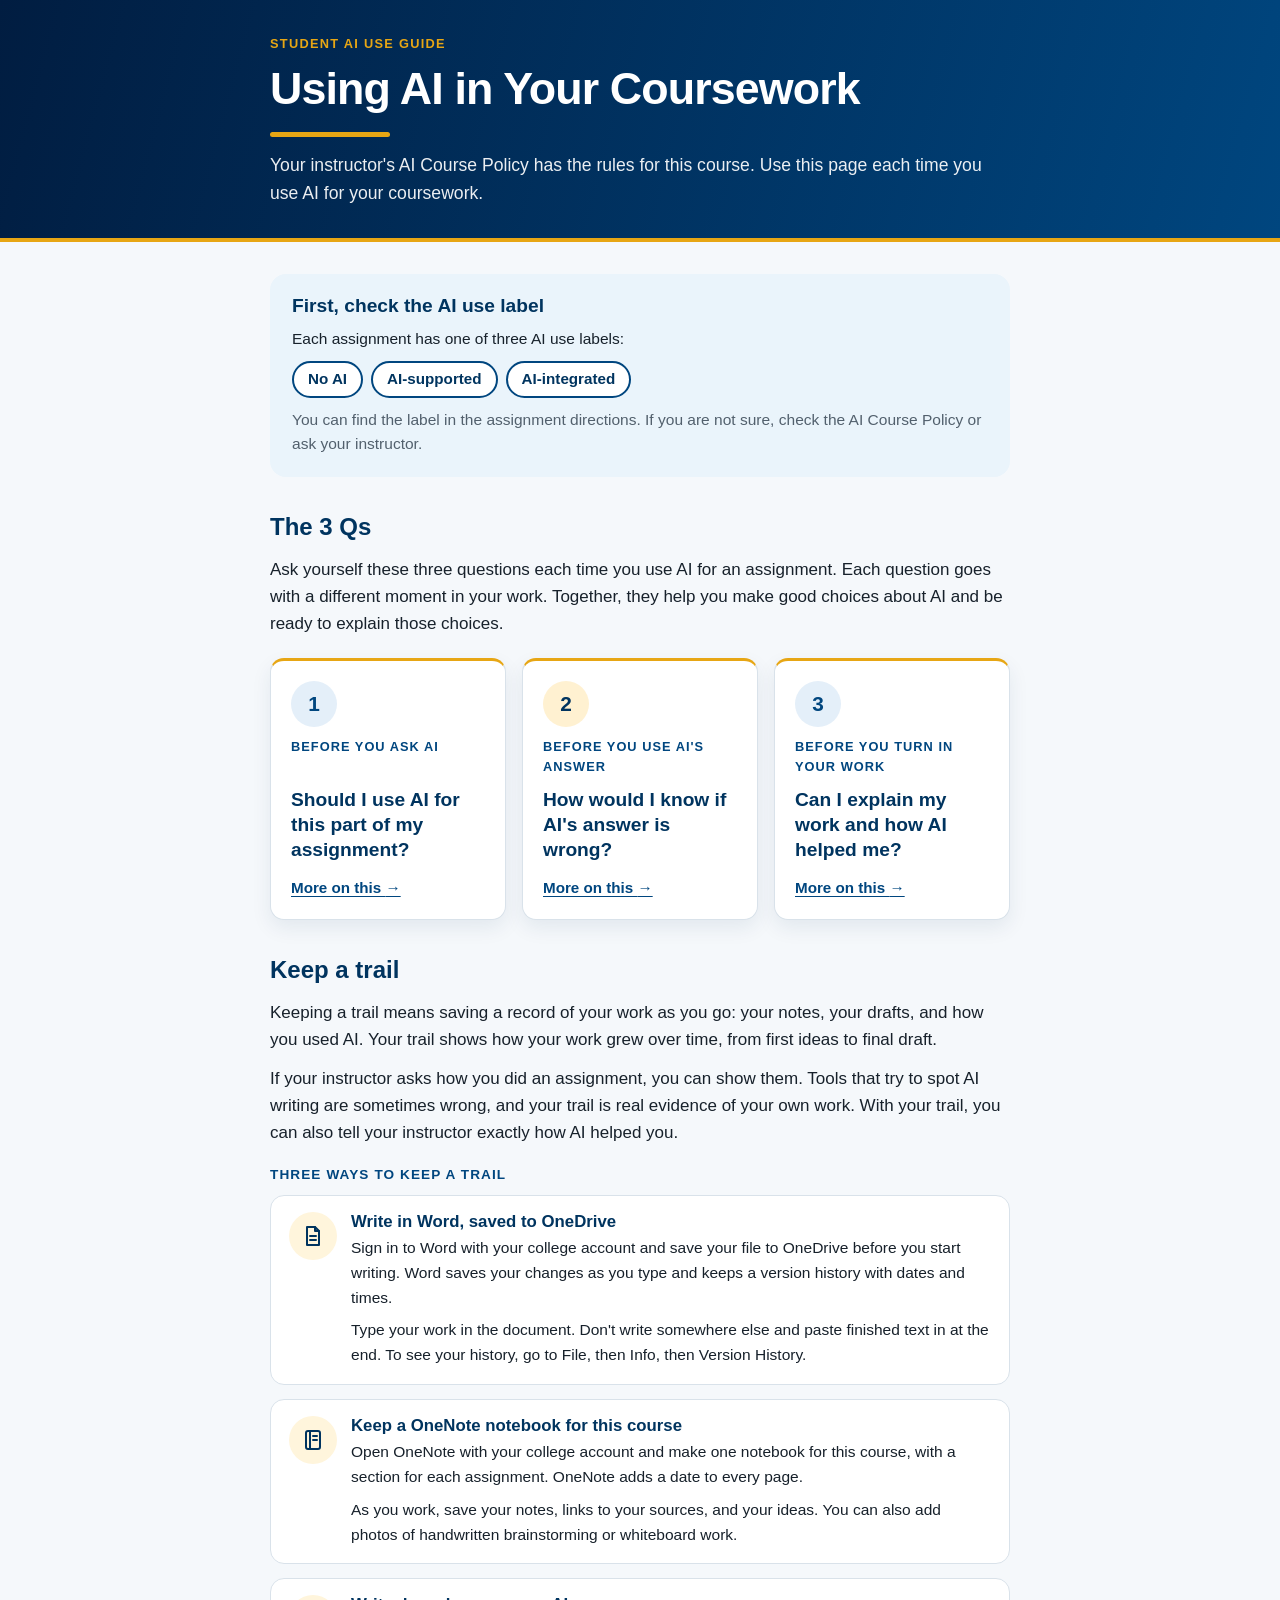
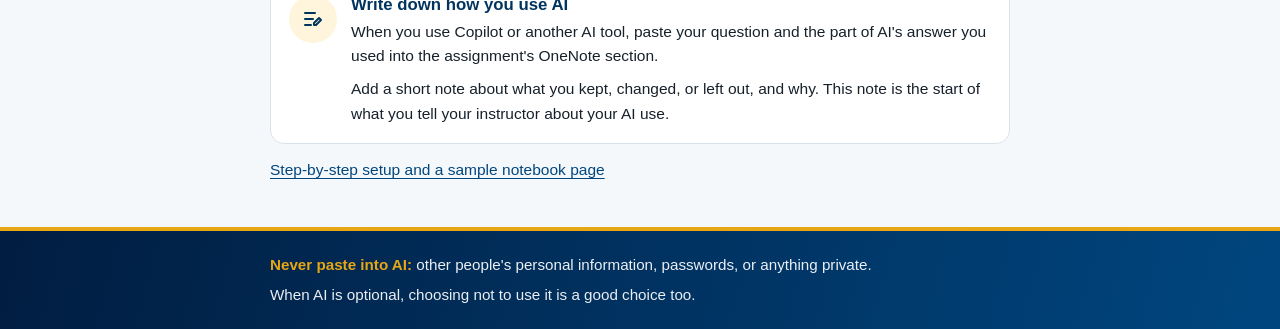
==== commit 365beee7: "Add files via upload" ====
--- a/index.html
+++ b/index.html
@@ -4,7 +4,7 @@
 <meta charset="utf-8">
 <meta name="viewport" content="width=device-width, initial-scale=1">
 <title>Using AI in Your Coursework</title>
-<link rel="stylesheet" href="css/styles.css?v=2">
+<link rel="stylesheet" href="css/styles.css?v=3">
 </head>
 <body>
 
--- a/css/styles.css
+++ b/css/styles.css
@@ -99,7 +99,7 @@
 .band .eyebrow { color: var(--octc-gold); }
 .intro-band h1 { color: #fff; font-size: clamp(2rem, 6vw, 2.8rem); letter-spacing: -0.02em; }
 .gold-rule { width: 120px; height: 5px; margin: 16px 0 14px; border-radius: 5px; background: var(--octc-gold); }
-.intro-band p { color: rgba(255, 255, 255, 0.92); font-size: 1.1rem; max-width: 60ch; }
+.intro-band p { color: rgba(255, 255, 255, 0.92); font-size: 1.1rem; }
 
 footer.band { padding-block: 22px; font-size: 0.95rem; }
 footer.band .shell { display: grid; gap: 6px; }
@@ -115,7 +115,7 @@
 section h2 { font-size: 1.5rem; margin-bottom: 14px; }
 section p + p { margin-top: 12px; }
 
-.section-intro { max-width: 65ch; margin-bottom: 20px; }
+.section-intro { margin-bottom: 20px; }
 .subhead {
   margin: 4px 0 12px; color: var(--octc-blue);
   font-size: 0.85rem; font-weight: 800; letter-spacing: 0.08em; text-transform: uppercase;
@@ -179,7 +179,7 @@
 .page-head .q-when { font-size: 0.85rem; }
 .page-head h1 { font-size: clamp(1.9rem, 5.5vw, 2.6rem); letter-spacing: -0.02em; }
 .page-head .gold-rule { margin: 4px 0 2px; }
-.lede { font-size: 1.15rem; color: var(--muted); max-width: 60ch; }
+.lede { font-size: 1.15rem; color: var(--muted); }
 
 ul.plain { margin: 12px 0 0; padding-left: 22px; display: grid; gap: 6px; }
 ul.plain li::marker { color: var(--octc-blue); }
@@ -222,6 +222,7 @@
 
 @media (min-width: 700px) {
   .q-grid { grid-template-columns: repeat(3, minmax(0, 1fr)); }
+  .q-grid .q-when { min-height: 3.2em; }
   .check-grid, .example-grid { grid-template-columns: repeat(2, minmax(0, 1fr)); }
 }
 
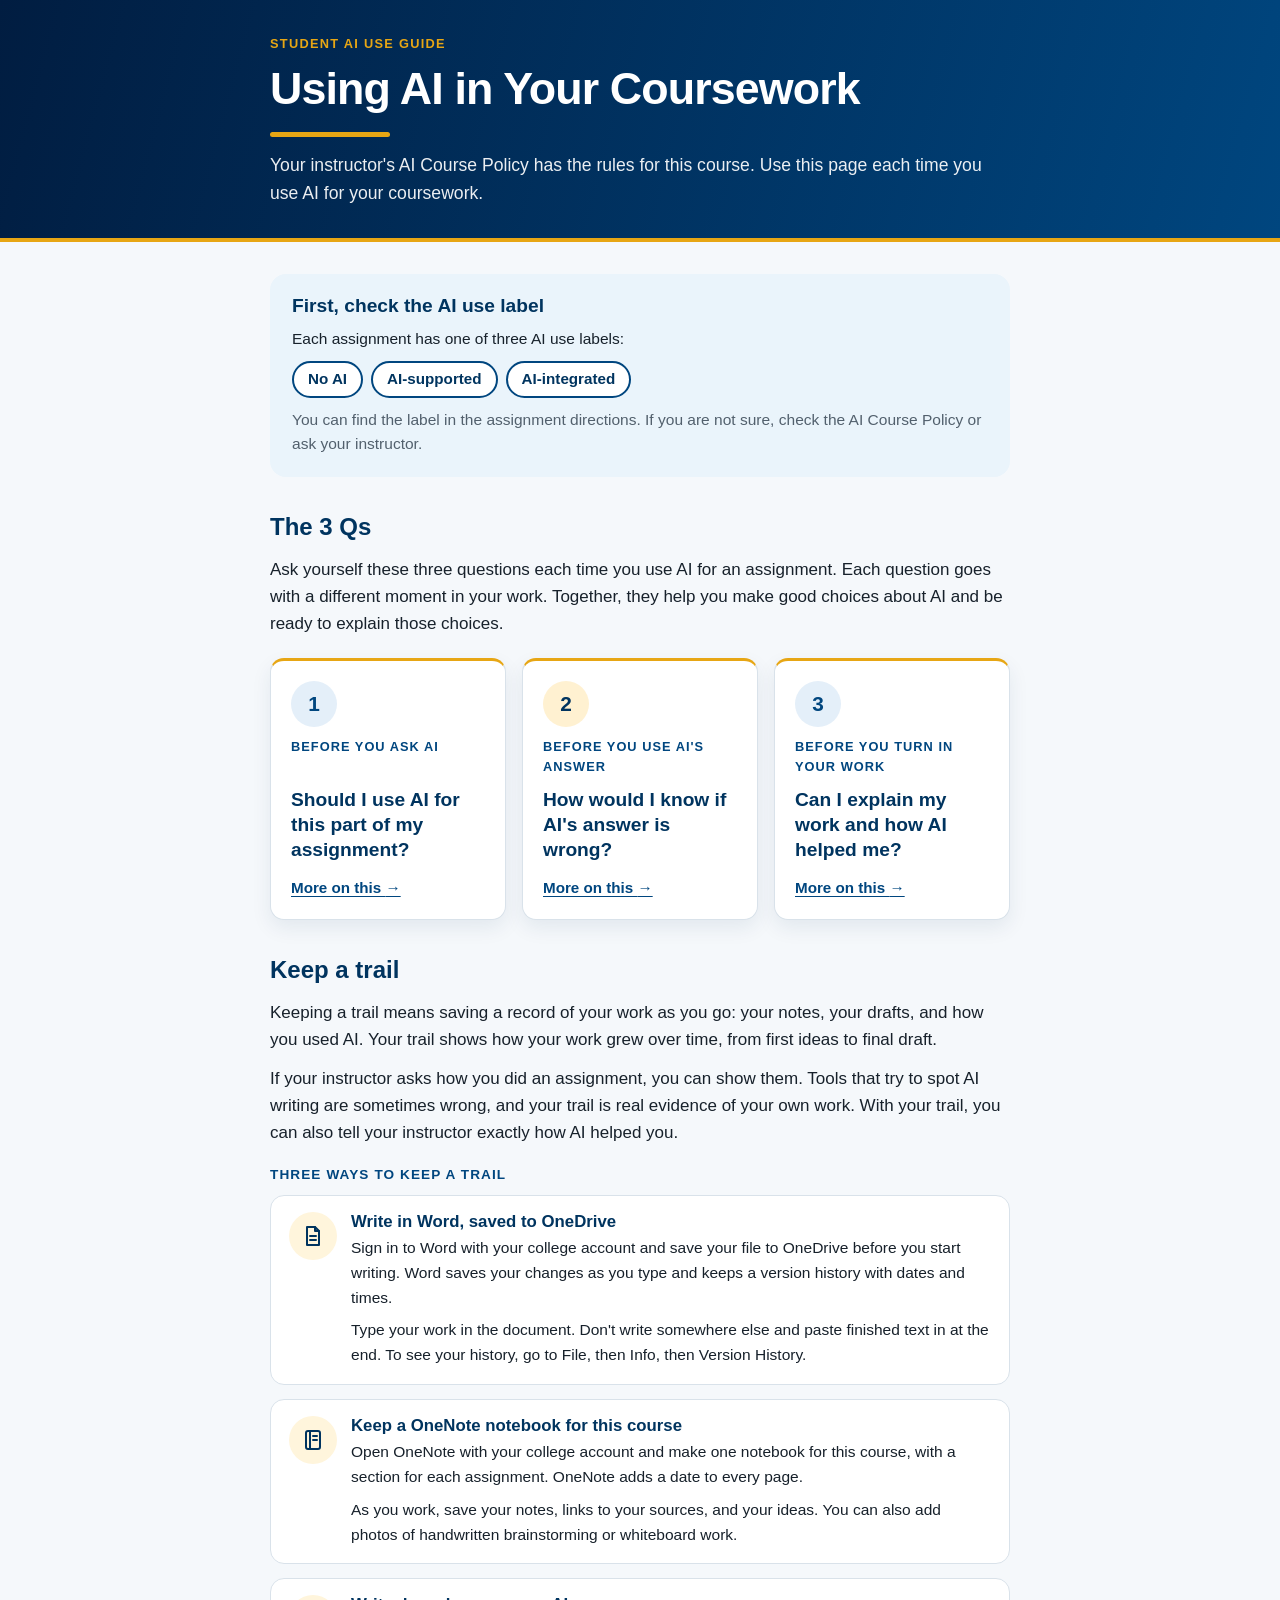
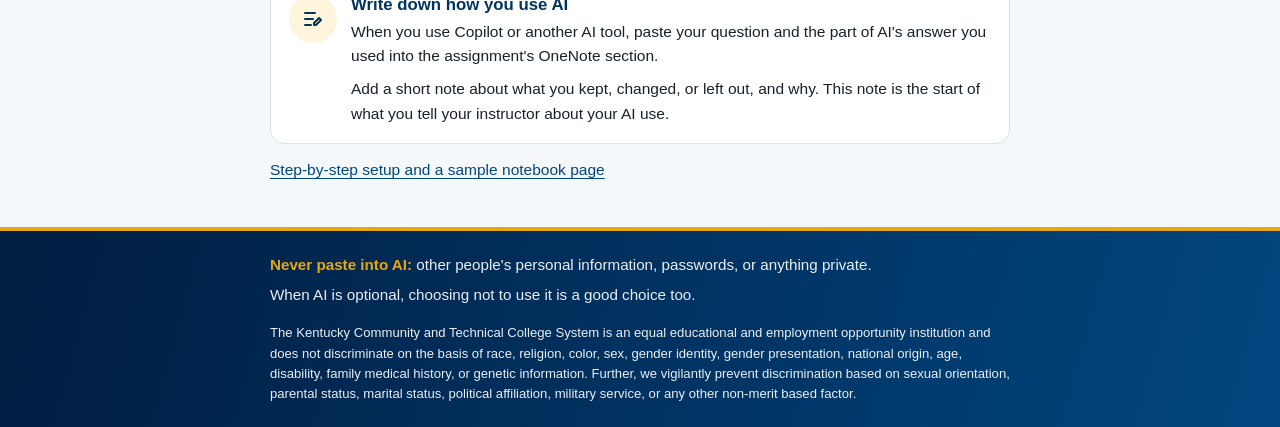
==== commit 066c1e3b: "Add equal opportunity statement to the footer The KCTCS brand guide requires the long statement on w" ====
--- a/index.html
+++ b/index.html
@@ -4,6 +4,8 @@
 <meta charset="utf-8">
 <meta name="viewport" content="width=device-width, initial-scale=1">
 <title>Using AI in Your Coursework</title>
+<link rel="icon" type="image/png" sizes="48x48" href="images/icon-48.png">
+<link rel="apple-touch-icon" href="images/icon-180.png">
 <link rel="stylesheet" href="css/styles.css?v=3">
 </head>
 <body>
@@ -105,6 +107,7 @@
   <div class="shell">
     <p><strong>Never paste into AI:</strong> other people's personal information, passwords, or anything private.</p>
     <p>When AI is optional, choosing not to use it is a good choice too.</p>
+    <p class="eeo" style="margin-top:10px;font-size:.82rem;line-height:1.55;">The Kentucky Community and Technical College System is an equal educational and employment opportunity institution and does not discriminate on the basis of race, religion, color, sex, gender identity, gender presentation, national origin, age, disability, family medical history, or genetic information. Further, we vigilantly prevent discrimination based on sexual orientation, parental status, marital status, political affiliation, military service, or any other non-merit based factor.</p>
   </div>
 </footer>
 
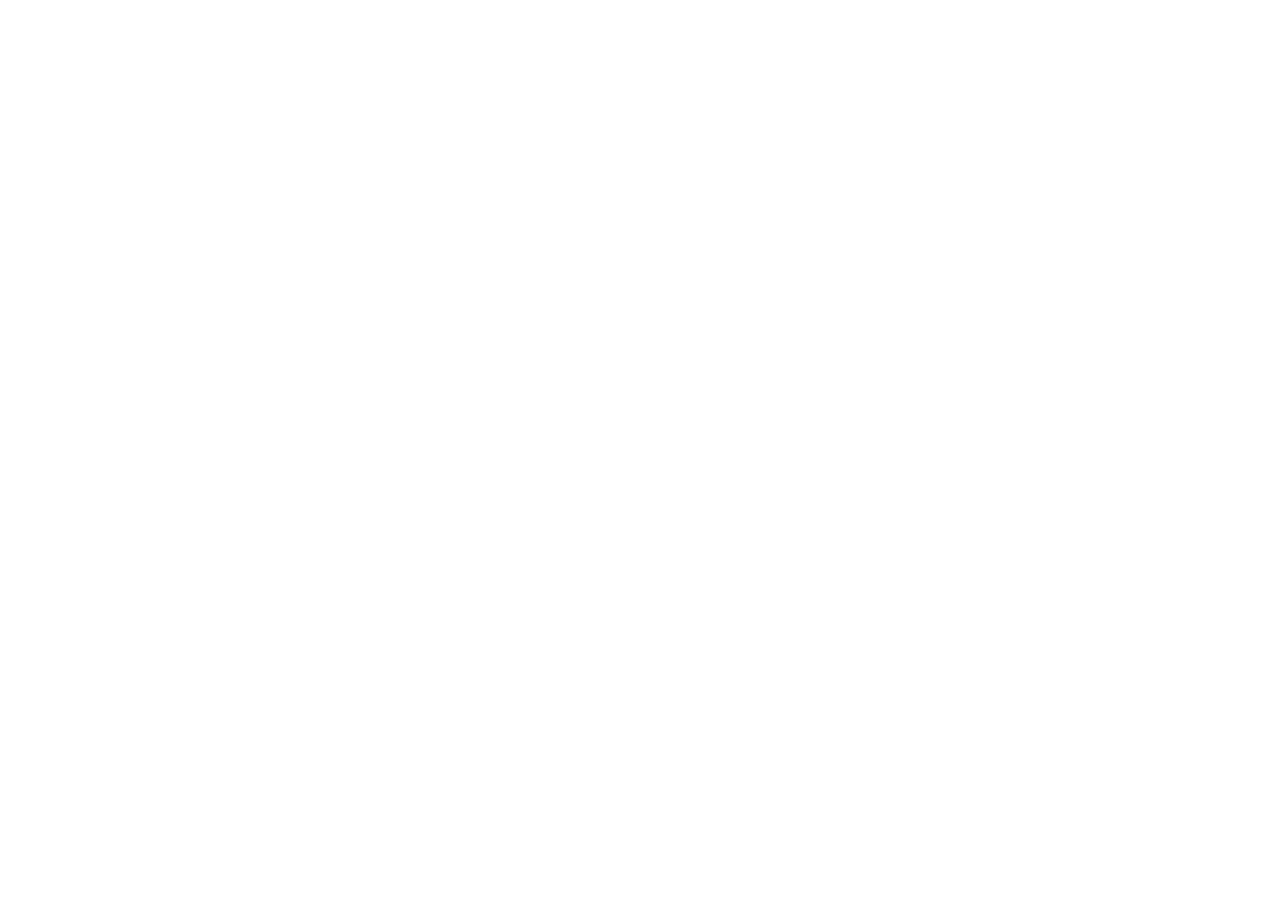
==== commit 6085685c: "Forward every page to OCTC Student Resources The guide's content moved into Bb_Start_Here (ai-litera" ====
--- a/index.html
+++ b/index.html
@@ -3,113 +3,14 @@
 <head>
 <meta charset="utf-8">
 <meta name="viewport" content="width=device-width, initial-scale=1">
-<title>Using AI in Your Coursework</title>
-<link rel="icon" type="image/png" sizes="48x48" href="images/icon-48.png">
-<link rel="apple-touch-icon" href="images/icon-180.png">
-<link rel="stylesheet" href="css/styles.css?v=3">
+<title>AI Literacy has moved</title>
+<link rel="canonical" href="https://octc-instructional-design.github.io/Bb_Start_Here/ai-literacy.html">
+<meta http-equiv="refresh" content="0; url=https://octc-instructional-design.github.io/Bb_Start_Here/ai-literacy.html">
+<script>location.replace("https://octc-instructional-design.github.io/Bb_Start_Here/ai-literacy.html" + location.hash);</script>
+<style>body{font:17px/1.6 Aptos,Calibri,"Segoe UI",Arial,sans-serif;color:#17212b;max-width:640px;margin:48px auto;padding:0 20px}a{color:#00467f}</style>
 </head>
 <body>
-
-<header class="band band-top intro-band">
-  <div class="shell">
-    <span class="eyebrow">Student AI Use Guide</span>
-    <h1>Using AI in Your Coursework</h1>
-    <div class="gold-rule" aria-hidden="true"></div>
-    <p>Your instructor's AI Course Policy has the rules for this course. Use this page each time you use AI for your coursework.</p>
-  </div>
-</header>
-
-<main>
-  <div class="shell">
-
-    <section class="label-panel" aria-labelledby="label-heading">
-      <h2 id="label-heading">First, check the AI use label</h2>
-      <p style="color: var(--ink);">Each assignment has one of three AI use labels:</p>
-      <ul class="label-chips">
-        <li>No AI</li>
-        <li>AI-supported</li>
-        <li>AI-integrated</li>
-      </ul>
-      <p>You can find the label in the assignment directions. If you are not sure, check the AI Course Policy or ask your instructor.</p>
-    </section>
-
-    <section aria-labelledby="qs-heading">
-      <h2 id="qs-heading">The 3 Qs</h2>
-      <p class="section-intro">Ask yourself these three questions each time you use AI for an assignment. Each question goes with a different moment in your work. Together, they help you make good choices about AI and be ready to explain those choices.</p>
-      <ol class="q-grid">
-        <li class="q-card">
-          <span class="q-num" aria-hidden="true">1</span>
-          <span class="q-when">Before you ask AI</span>
-          <span class="q-text">Should I use AI for this part of my assignment?</span>
-          <a class="q-more" href="before-you-ask.html" target="_blank" rel="noopener">More on this <span aria-hidden="true">&rarr;</span><span class="visually-hidden"> (opens in a new tab)</span></a>
-        </li>
-        <li class="q-card">
-          <span class="q-num gold" aria-hidden="true">2</span>
-          <span class="q-when">Before you use AI's answer</span>
-          <span class="q-text">How would I know if AI's answer is wrong?</span>
-          <a class="q-more" href="before-you-use-it.html" target="_blank" rel="noopener">More on this <span aria-hidden="true">&rarr;</span><span class="visually-hidden"> (opens in a new tab)</span></a>
-        </li>
-        <li class="q-card">
-          <span class="q-num" aria-hidden="true">3</span>
-          <span class="q-when">Before you turn in your work</span>
-          <span class="q-text">Can I explain my work and how AI helped me?</span>
-          <a class="q-more" href="before-you-hand-it-in.html" target="_blank" rel="noopener">More on this <span aria-hidden="true">&rarr;</span><span class="visually-hidden"> (opens in a new tab)</span></a>
-        </li>
-      </ol>
-    </section>
-
-    <section aria-labelledby="trail-heading">
-      <h2 id="trail-heading">Keep a trail</h2>
-      <div class="section-intro">
-        <p>Keeping a trail means saving a record of your work as you go: your notes, your drafts, and how you used AI. Your trail shows how your work grew over time, from first ideas to final draft.</p>
-        <p>If your instructor asks how you did an assignment, you can show them. Tools that try to spot AI writing are sometimes wrong, and your trail is real evidence of your own work. With your trail, you can also tell your instructor exactly how AI helped you.</p>
-      </div>
-      <h3 class="subhead">Three ways to keep a trail</h3>
-      <ul class="trail-grid">
-        <li class="trail-item">
-          <span class="trail-icon" aria-hidden="true">
-            <svg viewBox="0 0 24 24" fill="none" stroke="currentColor" stroke-width="2" stroke-linecap="round" stroke-linejoin="round"><path d="M6 3h8l4 4v14H6z"/><path d="M14 3v4h4"/><path d="M9 12h6M9 16h6"/></svg>
-          </span>
-          <div>
-            <h3>Write in Word, saved to OneDrive</h3>
-            <p>Sign in to Word with your college account and save your file to OneDrive before you start writing. Word saves your changes as you type and keeps a version history with dates and times.</p>
-            <p>Type your work in the document. Don't write somewhere else and paste finished text in at the end. To see your history, go to File, then Info, then Version History.</p>
-          </div>
-        </li>
-        <li class="trail-item">
-          <span class="trail-icon" aria-hidden="true">
-            <svg viewBox="0 0 24 24" fill="none" stroke="currentColor" stroke-width="2" stroke-linecap="round" stroke-linejoin="round"><rect x="5" y="3" width="14" height="18" rx="2"/><path d="M9 3v18"/><path d="M12 8h4M12 12h4"/></svg>
-          </span>
-          <div>
-            <h3>Keep a OneNote notebook for this course</h3>
-            <p>Open OneNote with your college account and make one notebook for this course, with a section for each assignment. OneNote adds a date to every page.</p>
-            <p>As you work, save your notes, links to your sources, and your ideas. You can also add photos of handwritten brainstorming or whiteboard work.</p>
-          </div>
-        </li>
-        <li class="trail-item">
-          <span class="trail-icon" aria-hidden="true">
-            <svg viewBox="0 0 24 24" fill="none" stroke="currentColor" stroke-width="2" stroke-linecap="round" stroke-linejoin="round"><path d="M4 6h10M4 12h8M4 18h6"/><path d="M15 18l5-5-2-2-5 5v2z"/></svg>
-          </span>
-          <div>
-            <h3>Write down how you use AI</h3>
-            <p>When you use Copilot or another AI tool, paste your question and the part of AI's answer you used into the assignment's OneNote section.</p>
-            <p>Add a short note about what you kept, changed, or left out, and why. This note is the start of what you tell your instructor about your AI use.</p>
-          </div>
-        </li>
-      </ul>
-      <p class="note"><a href="keep-a-trail.html" target="_blank" rel="noopener">Step-by-step setup and a sample notebook page<span class="visually-hidden"> (opens in a new tab)</span></a></p>
-    </section>
-
-  </div>
-</main>
-
-<footer class="band band-bottom">
-  <div class="shell">
-    <p><strong>Never paste into AI:</strong> other people's personal information, passwords, or anything private.</p>
-    <p>When AI is optional, choosing not to use it is a good choice too.</p>
-    <p class="eeo" style="margin-top:10px;font-size:.82rem;line-height:1.55;">The Kentucky Community and Technical College System is an equal educational and employment opportunity institution and does not discriminate on the basis of race, religion, color, sex, gender identity, gender presentation, national origin, age, disability, family medical history, or genetic information. Further, we vigilantly prevent discrimination based on sexual orientation, parental status, marital status, political affiliation, military service, or any other non-merit based factor.</p>
-  </div>
-</footer>
-
+<h1>This page has moved</h1>
+<p><a href="https://octc-instructional-design.github.io/Bb_Start_Here/ai-literacy.html">AI Literacy</a> is now part of OCTC Student Resources. Your browser should take you there automatically.</p>
 </body>
 </html>
